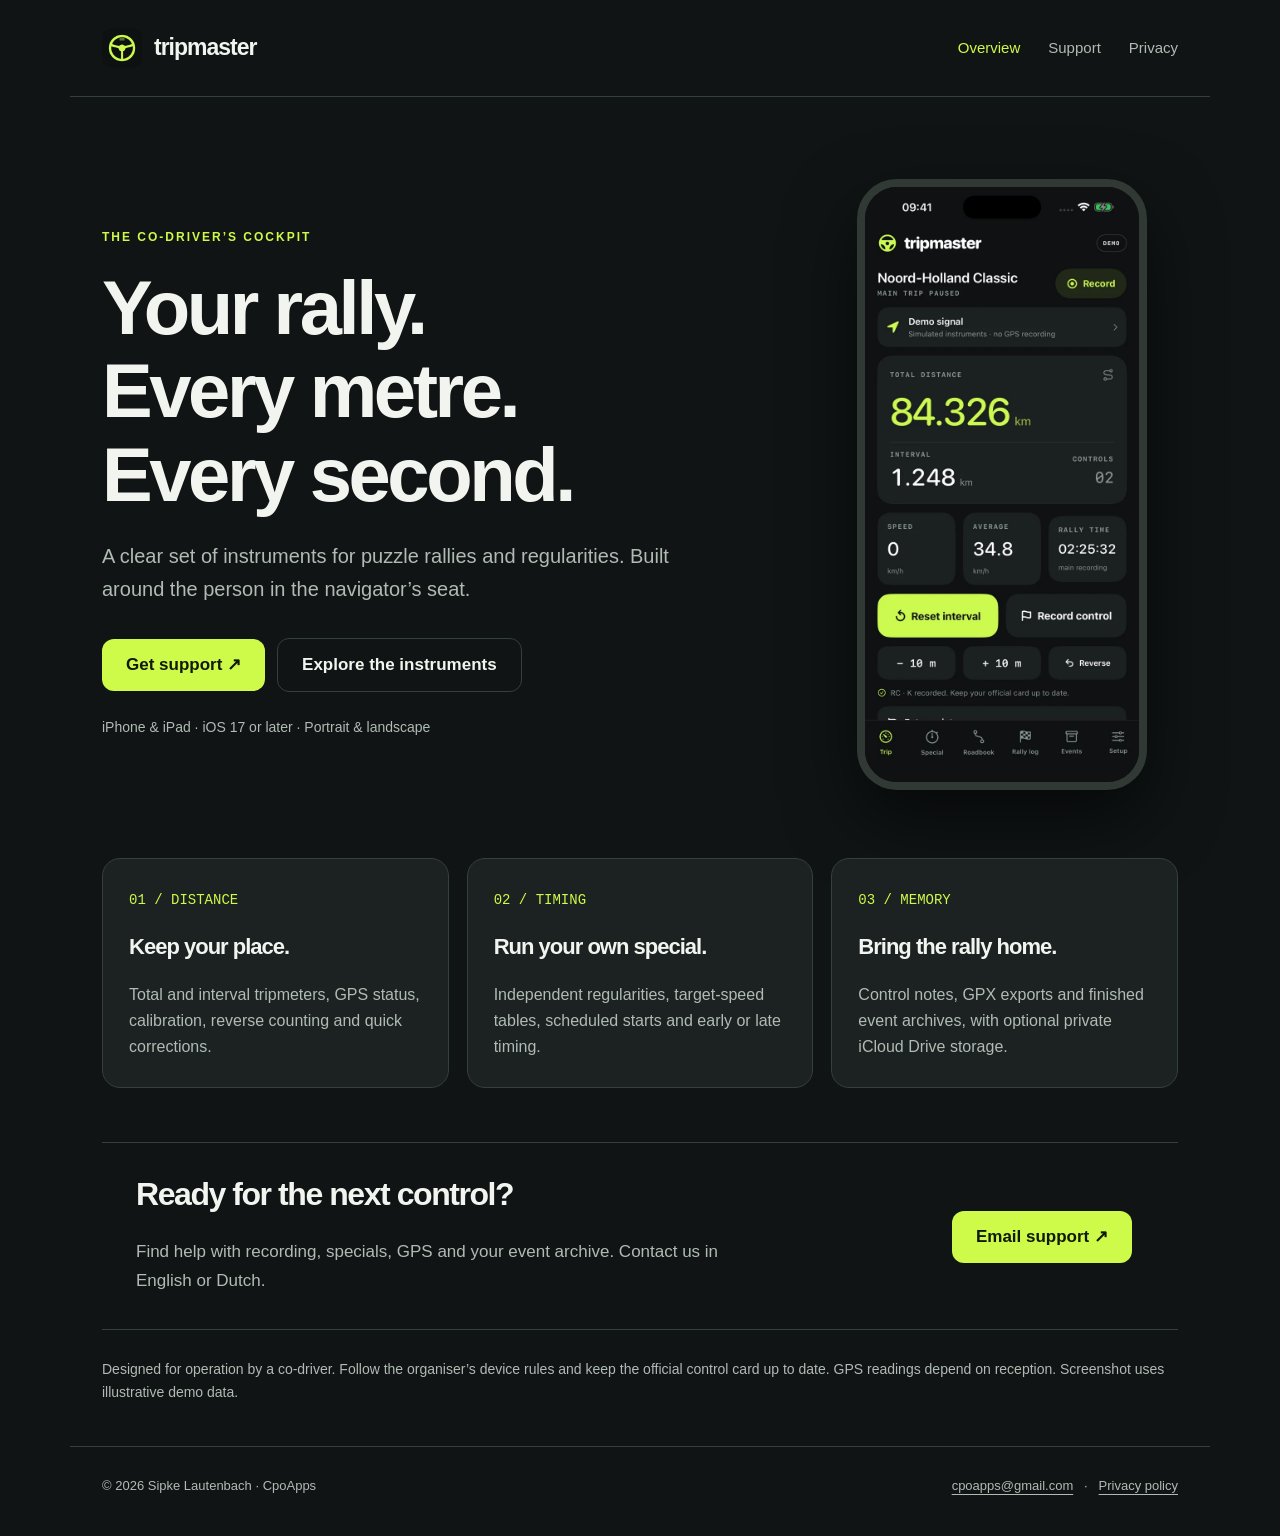
==== index.html @ 1933b423 "Publish TripMaster support and privacy website" ====
<!doctype html><html lang="en"><head><meta charset="utf-8"><meta name="viewport" content="width=device-width,initial-scale=1"><title>Your rally, under control · TripMaster</title><meta name="description" content="GPS tripmeters, independent regularities and an event notebook for your rally navigator. TripMaster support and privacy information."><meta name="theme-color" content="#101414"><link rel="icon" href="assets/icon.png"><link rel="stylesheet" href="assets/style.css"><link rel="canonical" href="https://cpoapps.github.io/tripmaster-site/"></head><body><a class="skip" href="#main">Skip to content</a><header><a class="brand" href="index.html"><img src="assets/icon.png" alt="" width="40" height="40">tripmaster</a><nav aria-label="Main navigation"><a href="index.html" aria-current="page">Overview</a><a href="support.html">Support</a><a href="privacy.html">Privacy</a></nav></header><main id="main"><section class="hero"><div><p class="eyebrow">The co-driver’s cockpit</p><h1>Your rally.<br>Every metre.<br>Every second.</h1><p class="intro">A clear set of instruments for puzzle rallies and regularities. Built around the person in the navigator’s seat.</p><a class="button" href="support.html">Get support ↗</a><a class="button secondary" href="#instruments">Explore the instruments</a><p class="meta">iPhone & iPad · iOS 17 or later · Portrait & landscape</p></div><img src="assets/cockpit.webp" width="660" height="1434" alt="TripMaster’s dark tripmeter dashboard with lime controls and illustrative demo readings"></section><section id="instruments" aria-label="Rally instruments"><div class="grid"><article class="card"><span class="number">01 / DISTANCE</span><h3>Keep your place.</h3><p>Total and interval tripmeters, GPS status, calibration, reverse counting and quick corrections.</p></article><article class="card"><span class="number">02 / TIMING</span><h3>Run your own special.</h3><p>Independent regularities, target-speed tables, scheduled starts and early or late timing.</p></article><article class="card"><span class="number">03 / MEMORY</span><h3>Bring the rally home.</h3><p>Control notes, GPX exports and finished event archives, with optional private iCloud Drive storage.</p></article></div></section><section class="band"><div><h2>Ready for the next control?</h2><p>Find help with recording, specials, GPS and your event archive. Contact us in English or Dutch.</p></div><a class="button" href="mailto:cpoapps@gmail.com?subject=TripMaster%20support">Email support ↗</a></section><p class="meta">Designed for operation by a co-driver. Follow the organiser’s device rules and keep the official control card up to date. GPS readings depend on reception. Screenshot uses illustrative demo data.</p></main><footer><div>© 2026 Sipke Lautenbach · CpoApps</div><div><a href="mailto:cpoapps@gmail.com">cpoapps@gmail.com</a> &nbsp; · &nbsp; <a href="privacy.html">Privacy policy</a></div></footer></body></html>
---- assets/style.css ----
:root{color-scheme:dark;--bg:#101414;--panel:#1c2221;--text:#f2f5ef;--muted:#b0bbb4;--line:#34403a;--lime:#cefa49}*{box-sizing:border-box}html{scroll-behavior:smooth}body{margin:0;background:var(--bg);color:var(--text);font:17px/1.65 -apple-system,BlinkMacSystemFont,"Segoe UI",sans-serif}a{color:var(--lime);text-underline-offset:4px}a:hover{color:white}a:focus-visible,summary:focus-visible{outline:3px solid var(--lime);outline-offset:6px}header,main,footer{max-width:1140px;margin:auto;padding:28px 32px}header{display:flex;align-items:center;justify-content:space-between;border-bottom:1px solid var(--line);gap:24px}.brand{display:flex;align-items:center;gap:12px;color:var(--text);font-size:23px;font-weight:800;text-decoration:none;letter-spacing:-1px}.brand img{width:40px;height:40px;border-radius:10px}nav{display:flex;gap:28px}nav a{color:var(--muted);font-size:15px;text-decoration:none}nav a[aria-current=page]{color:var(--lime)}.eyebrow{font-size:12px;letter-spacing:2px;color:var(--lime);font-weight:750;text-transform:uppercase;margin-bottom:18px}h1,h2,h3{line-height:1.1;letter-spacing:-.045em}h1{font-size:clamp(40px,6vw,76px);margin:0 0 24px;max-width:850px}h2{font-size:32px;margin-top:0}h3{font-size:22px}.intro{font-size:20px;color:var(--muted);max-width:620px}.hero{display:grid;grid-template-columns:1.3fr .7fr;gap:70px;align-items:center;padding:54px 0 68px}.hero img{display:block;height:auto;width:100%;max-width:290px;margin:auto;border:8px solid #303934;border-radius:40px;box-shadow:0 30px 70px #0008}.button{display:inline-flex;align-items:center;justify-content:center;min-height:52px;background:var(--lime);color:#111a09;font-weight:750;padding:12px 24px;border-radius:12px;text-decoration:none;margin:12px 12px 10px 0}.button:hover{background:#e0ff84;color:#111a09}.button.secondary{background:transparent;border:1px solid var(--line);color:var(--text)}.meta{color:var(--muted);font-size:14px}.grid{display:grid;grid-template-columns:repeat(3,1fr);gap:18px}.card{background:var(--panel);padding:26px;border:1px solid var(--line);border-radius:18px}.card p{color:var(--muted);font-size:16px;margin-bottom:0}.number{color:var(--lime);font:14px ui-monospace,monospace}.band{margin:54px 0 28px;padding:34px;border-top:1px solid var(--line);border-bottom:1px solid var(--line);display:flex;justify-content:space-between;gap:32px;align-items:center}.band p{max-width:620px;color:var(--muted);margin-bottom:0}.document{max-width:800px;padding-top:64px;padding-bottom:56px}.document h1{font-size:54px}.document h2{font-size:27px;margin-top:42px}.document p,.document li{color:var(--muted)}.document strong{color:var(--text)}details{border-bottom:1px solid var(--line);padding:20px 0}summary{cursor:pointer;font-weight:700;line-height:1.45;padding-right:20px}details p{margin:14px 0 4px}.contact{background:var(--panel);padding:26px;border-radius:18px;margin:30px 0}.contact h2{margin-top:0}.contact a{overflow-wrap:anywhere}footer{display:flex;justify-content:space-between;gap:20px;font-size:13px;color:var(--muted);border-top:1px solid var(--line);padding-bottom:40px}footer a{color:var(--muted)}.skip{position:absolute;left:12px;top:-80px;background:var(--lime);color:black;padding:12px;z-index:9}.skip:focus{top:12px}@media(max-width:720px){header,main,footer{padding-left:22px;padding-right:22px}header{align-items:flex-start}.brand{font-size:20px}nav{gap:14px;flex-wrap:wrap;justify-content:flex-end}nav a{font-size:14px}.hero{grid-template-columns:1fr;gap:36px;padding:40px 0}.hero img{max-width:250px}.grid{grid-template-columns:1fr}.band,footer{display:block}.band{padding:28px 0}.document{padding-top:40px}.document h1{font-size:42px}footer div+div{margin-top:12px}}@media(prefers-reduced-motion:reduce){html{scroll-behavior:auto}}
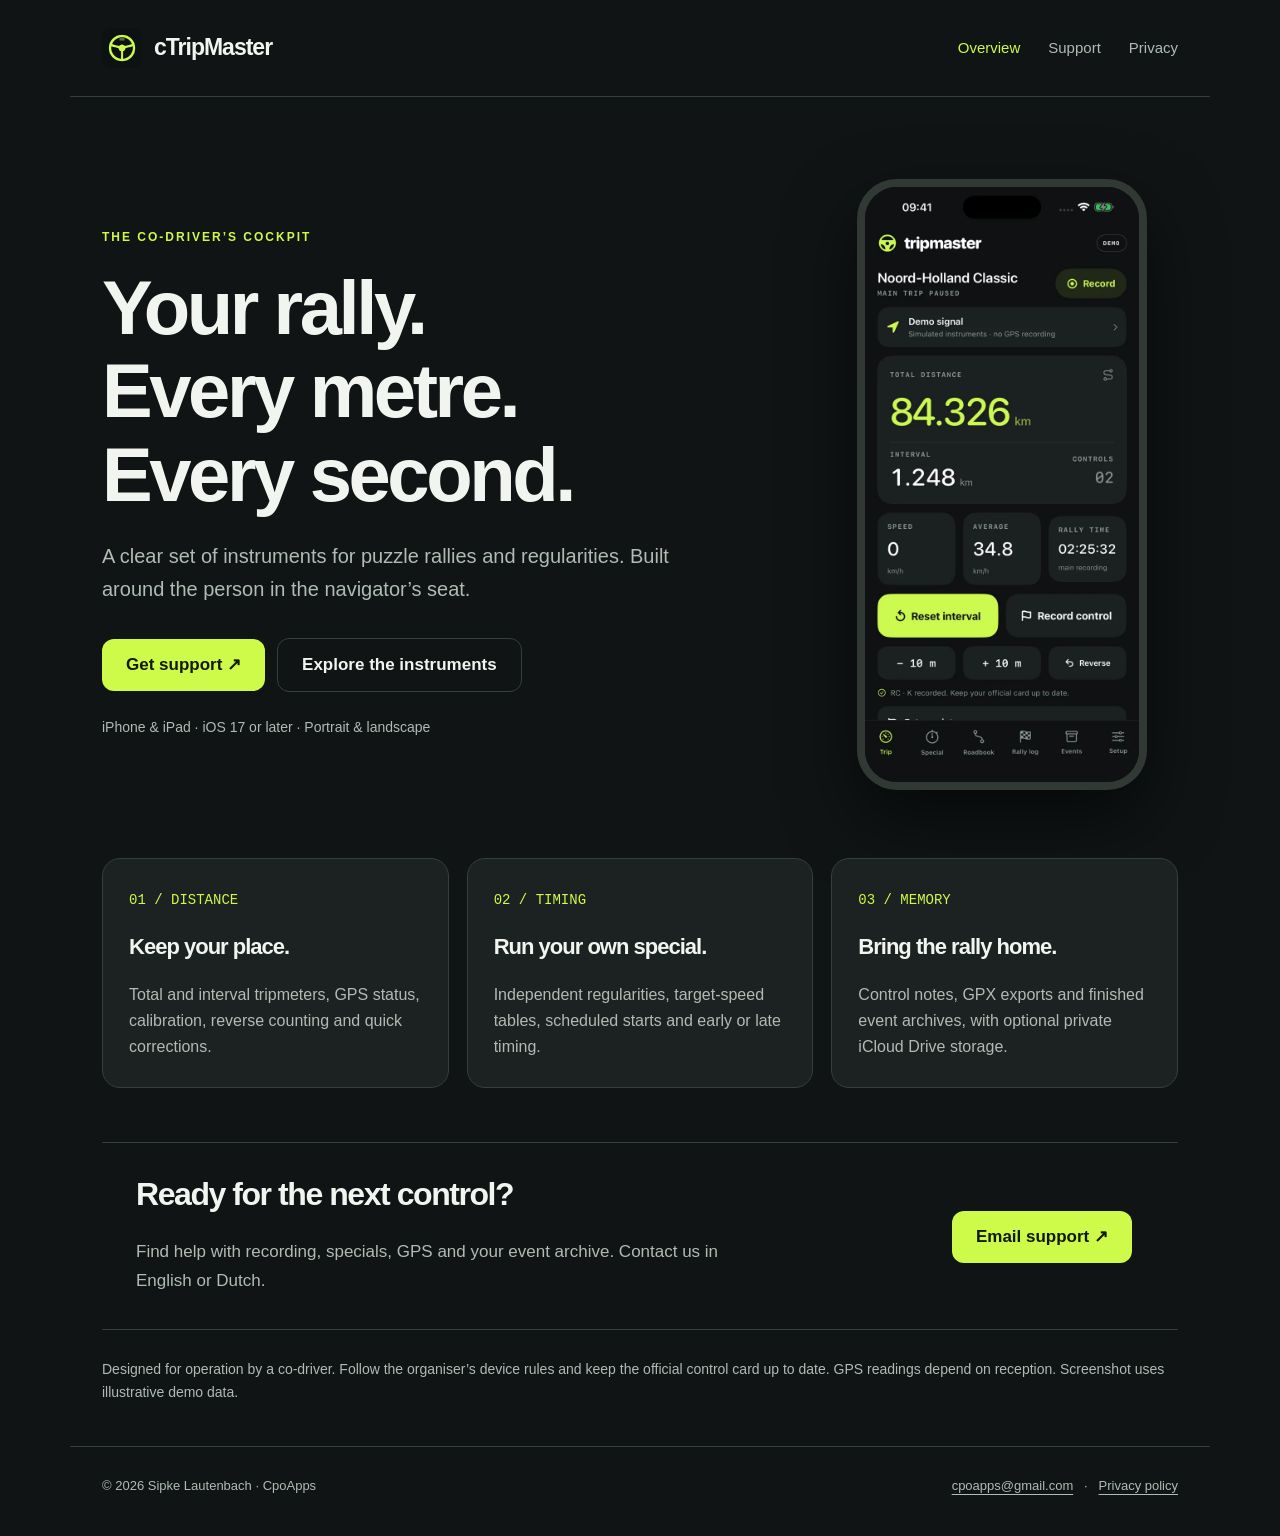
==== commit 072f1acd: "Rename the app and support site to cTripMaster" ====
--- a/index.html
+++ b/index.html
@@ -1 +1 @@
-<!doctype html><html lang="en"><head><meta charset="utf-8"><meta name="viewport" content="width=device-width,initial-scale=1"><title>Your rally, under control · TripMaster</title><meta name="description" content="GPS tripmeters, independent regularities and an event notebook for your rally navigator. TripMaster support and privacy information."><meta name="theme-color" content="#101414"><link rel="icon" href="assets/icon.png"><link rel="stylesheet" href="assets/style.css"><link rel="canonical" href="https://cpoapps.github.io/tripmaster-site/"></head><body><a class="skip" href="#main">Skip to content</a><header><a class="brand" href="index.html"><img src="assets/icon.png" alt="" width="40" height="40">tripmaster</a><nav aria-label="Main navigation"><a href="index.html" aria-current="page">Overview</a><a href="support.html">Support</a><a href="privacy.html">Privacy</a></nav></header><main id="main"><section class="hero"><div><p class="eyebrow">The co-driver’s cockpit</p><h1>Your rally.<br>Every metre.<br>Every second.</h1><p class="intro">A clear set of instruments for puzzle rallies and regularities. Built around the person in the navigator’s seat.</p><a class="button" href="support.html">Get support ↗</a><a class="button secondary" href="#instruments">Explore the instruments</a><p class="meta">iPhone & iPad · iOS 17 or later · Portrait & landscape</p></div><img src="assets/cockpit.webp" width="660" height="1434" alt="TripMaster’s dark tripmeter dashboard with lime controls and illustrative demo readings"></section><section id="instruments" aria-label="Rally instruments"><div class="grid"><article class="card"><span class="number">01 / DISTANCE</span><h3>Keep your place.</h3><p>Total and interval tripmeters, GPS status, calibration, reverse counting and quick corrections.</p></article><article class="card"><span class="number">02 / TIMING</span><h3>Run your own special.</h3><p>Independent regularities, target-speed tables, scheduled starts and early or late timing.</p></article><article class="card"><span class="number">03 / MEMORY</span><h3>Bring the rally home.</h3><p>Control notes, GPX exports and finished event archives, with optional private iCloud Drive storage.</p></article></div></section><section class="band"><div><h2>Ready for the next control?</h2><p>Find help with recording, specials, GPS and your event archive. Contact us in English or Dutch.</p></div><a class="button" href="mailto:cpoapps@gmail.com?subject=TripMaster%20support">Email support ↗</a></section><p class="meta">Designed for operation by a co-driver. Follow the organiser’s device rules and keep the official control card up to date. GPS readings depend on reception. Screenshot uses illustrative demo data.</p></main><footer><div>© 2026 Sipke Lautenbach · CpoApps</div><div><a href="mailto:cpoapps@gmail.com">cpoapps@gmail.com</a> &nbsp; · &nbsp; <a href="privacy.html">Privacy policy</a></div></footer></body></html>+<!doctype html><html lang="en"><head><meta charset="utf-8"><meta name="viewport" content="width=device-width,initial-scale=1"><title>Your rally, under control · cTripMaster</title><meta name="description" content="GPS tripmeters, independent regularities and an event notebook for your rally navigator. cTripMaster support and privacy information."><meta name="theme-color" content="#101414"><link rel="icon" href="assets/icon.png"><link rel="stylesheet" href="assets/style.css"><link rel="canonical" href="https://cpoapps.github.io/tripmaster-site/"></head><body><a class="skip" href="#main">Skip to content</a><header><a class="brand" href="index.html"><img src="assets/icon.png" alt="" width="40" height="40">cTripMaster</a><nav aria-label="Main navigation"><a href="index.html" aria-current="page">Overview</a><a href="support.html">Support</a><a href="privacy.html">Privacy</a></nav></header><main id="main"><section class="hero"><div><p class="eyebrow">The co-driver’s cockpit</p><h1>Your rally.<br>Every metre.<br>Every second.</h1><p class="intro">A clear set of instruments for puzzle rallies and regularities. Built around the person in the navigator’s seat.</p><a class="button" href="support.html">Get support ↗</a><a class="button secondary" href="#instruments">Explore the instruments</a><p class="meta">iPhone & iPad · iOS 17 or later · Portrait & landscape</p></div><img src="assets/cockpit.webp" width="660" height="1434" alt="cTripMaster’s dark tripmeter dashboard with lime controls and illustrative demo readings"></section><section id="instruments" aria-label="Rally instruments"><div class="grid"><article class="card"><span class="number">01 / DISTANCE</span><h3>Keep your place.</h3><p>Total and interval tripmeters, GPS status, calibration, reverse counting and quick corrections.</p></article><article class="card"><span class="number">02 / TIMING</span><h3>Run your own special.</h3><p>Independent regularities, target-speed tables, scheduled starts and early or late timing.</p></article><article class="card"><span class="number">03 / MEMORY</span><h3>Bring the rally home.</h3><p>Control notes, GPX exports and finished event archives, with optional private iCloud Drive storage.</p></article></div></section><section class="band"><div><h2>Ready for the next control?</h2><p>Find help with recording, specials, GPS and your event archive. Contact us in English or Dutch.</p></div><a class="button" href="mailto:cpoapps@gmail.com?subject=cTripMaster%20support">Email support ↗</a></section><p class="meta">Designed for operation by a co-driver. Follow the organiser’s device rules and keep the official control card up to date. GPS readings depend on reception. Screenshot uses illustrative demo data.</p></main><footer><div>© 2026 Sipke Lautenbach · CpoApps</div><div><a href="mailto:cpoapps@gmail.com">cpoapps@gmail.com</a> &nbsp; · &nbsp; <a href="privacy.html">Privacy policy</a></div></footer></body></html>
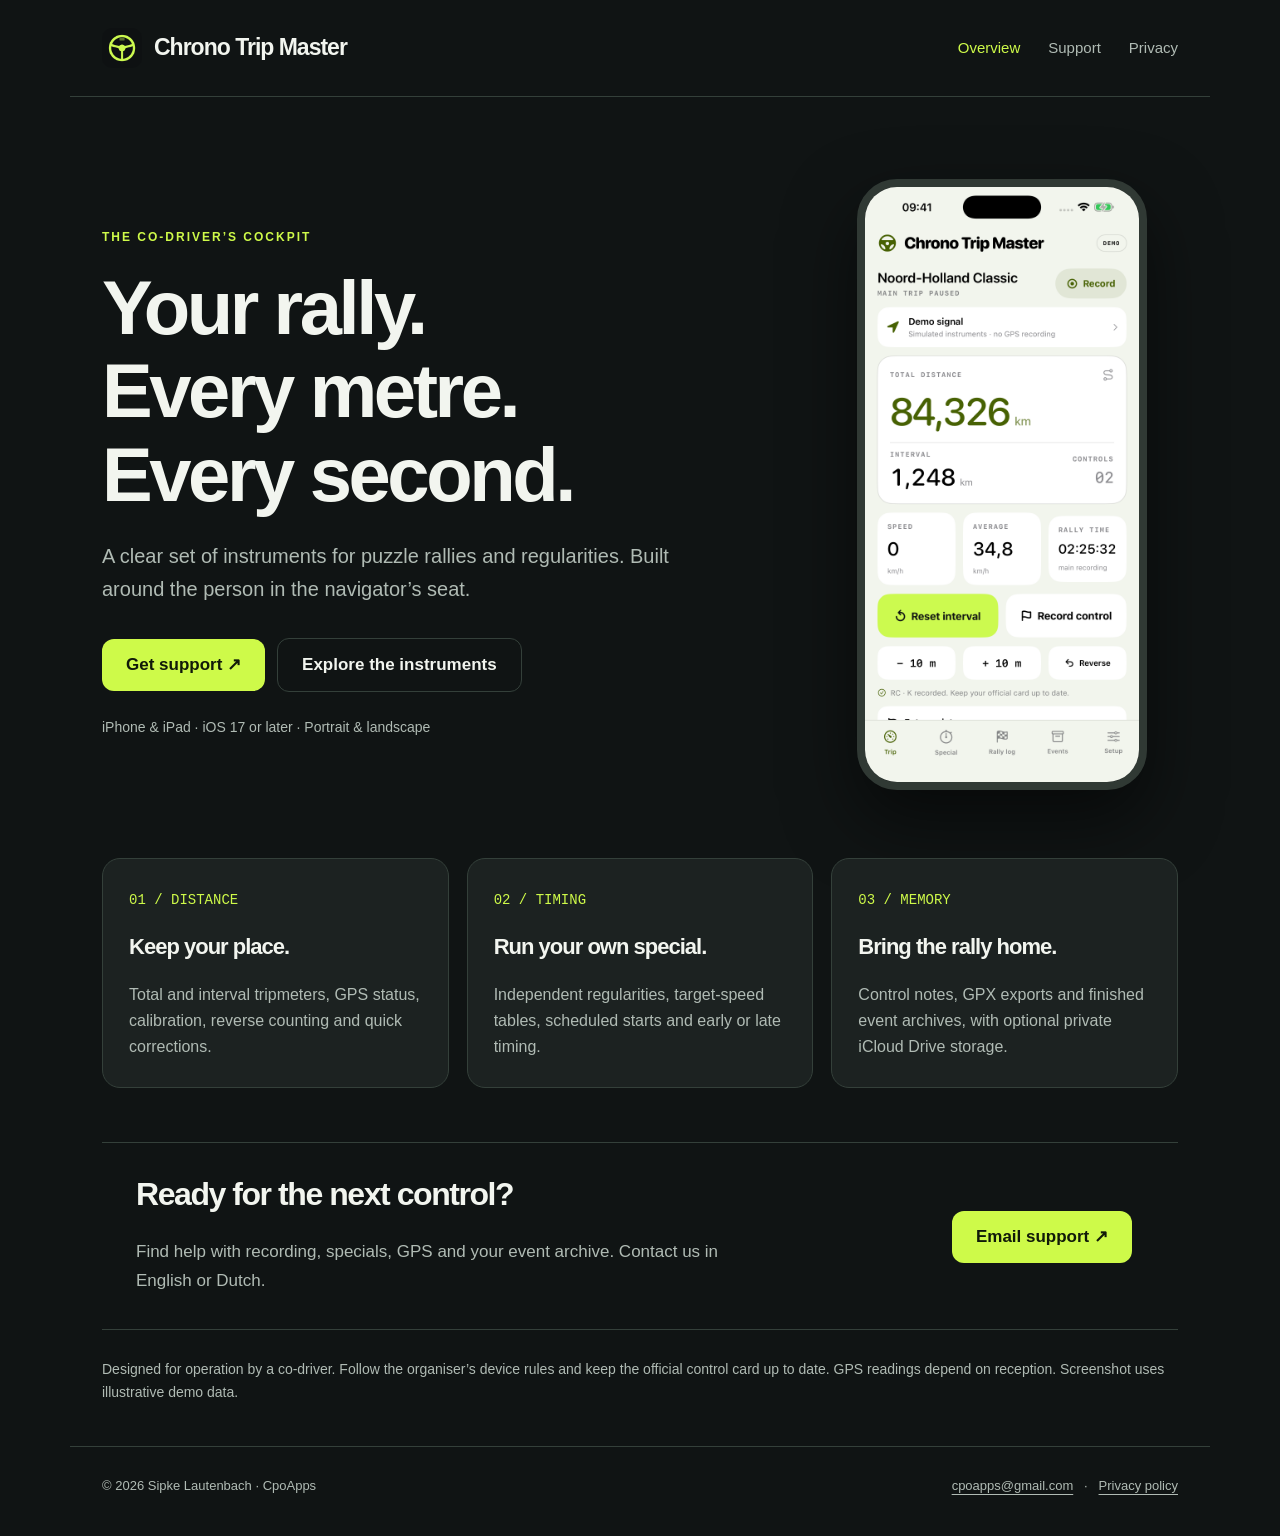
==== commit 91485a10: "Rename support site to Chrono Trip Master and refresh release guidance" ====
--- a/index.html
+++ b/index.html
@@ -1 +1 @@
-<!doctype html><html lang="en"><head><meta charset="utf-8"><meta name="viewport" content="width=device-width,initial-scale=1"><title>Your rally, under control · cTripMaster</title><meta name="description" content="GPS tripmeters, independent regularities and an event notebook for your rally navigator. cTripMaster support and privacy information."><meta name="theme-color" content="#101414"><link rel="icon" href="assets/icon.png"><link rel="stylesheet" href="assets/style.css"><link rel="canonical" href="https://cpoapps.github.io/tripmaster-site/"></head><body><a class="skip" href="#main">Skip to content</a><header><a class="brand" href="index.html"><img src="assets/icon.png" alt="" width="40" height="40">cTripMaster</a><nav aria-label="Main navigation"><a href="index.html" aria-current="page">Overview</a><a href="support.html">Support</a><a href="privacy.html">Privacy</a></nav></header><main id="main"><section class="hero"><div><p class="eyebrow">The co-driver’s cockpit</p><h1>Your rally.<br>Every metre.<br>Every second.</h1><p class="intro">A clear set of instruments for puzzle rallies and regularities. Built around the person in the navigator’s seat.</p><a class="button" href="support.html">Get support ↗</a><a class="button secondary" href="#instruments">Explore the instruments</a><p class="meta">iPhone & iPad · iOS 17 or later · Portrait & landscape</p></div><img src="assets/cockpit.webp" width="660" height="1434" alt="cTripMaster’s dark tripmeter dashboard with lime controls and illustrative demo readings"></section><section id="instruments" aria-label="Rally instruments"><div class="grid"><article class="card"><span class="number">01 / DISTANCE</span><h3>Keep your place.</h3><p>Total and interval tripmeters, GPS status, calibration, reverse counting and quick corrections.</p></article><article class="card"><span class="number">02 / TIMING</span><h3>Run your own special.</h3><p>Independent regularities, target-speed tables, scheduled starts and early or late timing.</p></article><article class="card"><span class="number">03 / MEMORY</span><h3>Bring the rally home.</h3><p>Control notes, GPX exports and finished event archives, with optional private iCloud Drive storage.</p></article></div></section><section class="band"><div><h2>Ready for the next control?</h2><p>Find help with recording, specials, GPS and your event archive. Contact us in English or Dutch.</p></div><a class="button" href="mailto:cpoapps@gmail.com?subject=cTripMaster%20support">Email support ↗</a></section><p class="meta">Designed for operation by a co-driver. Follow the organiser’s device rules and keep the official control card up to date. GPS readings depend on reception. Screenshot uses illustrative demo data.</p></main><footer><div>© 2026 Sipke Lautenbach · CpoApps</div><div><a href="mailto:cpoapps@gmail.com">cpoapps@gmail.com</a> &nbsp; · &nbsp; <a href="privacy.html">Privacy policy</a></div></footer></body></html>+<!doctype html><html lang="en"><head><meta charset="utf-8"><meta name="viewport" content="width=device-width,initial-scale=1"><title>Your rally, under control · Chrono Trip Master (CTM)</title><meta name="description" content="GPS tripmeters, independent regularities and an event notebook for your rally navigator. Chrono Trip Master (CTM) support and privacy information."><meta name="theme-color" content="#101414"><link rel="icon" href="assets/icon.png"><link rel="stylesheet" href="assets/style.css"><link rel="canonical" href="https://cpoapps.github.io/tripmaster-site/"></head><body><a class="skip" href="#main">Skip to content</a><header><a class="brand" href="index.html"><img src="assets/icon.png" alt="" width="40" height="40">Chrono Trip Master</a><nav aria-label="Main navigation"><a href="index.html" aria-current="page">Overview</a><a href="support.html">Support</a><a href="privacy.html">Privacy</a></nav></header><main id="main"><section class="hero"><div><p class="eyebrow">The co-driver’s cockpit</p><h1>Your rally.<br>Every metre.<br>Every second.</h1><p class="intro">A clear set of instruments for puzzle rallies and regularities. Built around the person in the navigator’s seat.</p><a class="button" href="support.html">Get support ↗</a><a class="button secondary" href="#instruments">Explore the instruments</a><p class="meta">iPhone & iPad · iOS 17 or later · Portrait & landscape</p></div><img src="assets/cockpit.png" width="660" height="1434" alt="Chrono Trip Master (CTM)’s light tripmeter dashboard with lime controls and illustrative demo readings"></section><section id="instruments" aria-label="Rally instruments"><div class="grid"><article class="card"><span class="number">01 / DISTANCE</span><h3>Keep your place.</h3><p>Total and interval tripmeters, GPS status, calibration, reverse counting and quick corrections.</p></article><article class="card"><span class="number">02 / TIMING</span><h3>Run your own special.</h3><p>Independent regularities, target-speed tables, scheduled starts and early or late timing.</p></article><article class="card"><span class="number">03 / MEMORY</span><h3>Bring the rally home.</h3><p>Control notes, GPX exports and finished event archives, with optional private iCloud Drive storage.</p></article></div></section><section class="band"><div><h2>Ready for the next control?</h2><p>Find help with recording, specials, GPS and your event archive. Contact us in English or Dutch.</p></div><a class="button" href="mailto:cpoapps@gmail.com?subject=Chrono%20Trip%20Master%20support">Email support ↗</a></section><p class="meta">Designed for operation by a co-driver. Follow the organiser’s device rules and keep the official control card up to date. GPS readings depend on reception. Screenshot uses illustrative demo data.</p></main><footer><div>© 2026 Sipke Lautenbach · CpoApps</div><div><a href="mailto:cpoapps@gmail.com">cpoapps@gmail.com</a> &nbsp; · &nbsp; <a href="privacy.html">Privacy policy</a></div></footer></body></html>
--- a/assets/style.css
+++ b/assets/style.css
@@ -1 +1,2 @@
-:root{color-scheme:dark;--bg:#101414;--panel:#1c2221;--text:#f2f5ef;--muted:#b0bbb4;--line:#34403a;--lime:#cefa49}*{box-sizing:border-box}html{scroll-behavior:smooth}body{margin:0;background:var(--bg);color:var(--text);font:17px/1.65 -apple-system,BlinkMacSystemFont,"Segoe UI",sans-serif}a{color:var(--lime);text-underline-offset:4px}a:hover{color:white}a:focus-visible,summary:focus-visible{outline:3px solid var(--lime);outline-offset:6px}header,main,footer{max-width:1140px;margin:auto;padding:28px 32px}header{display:flex;align-items:center;justify-content:space-between;border-bottom:1px solid var(--line);gap:24px}.brand{display:flex;align-items:center;gap:12px;color:var(--text);font-size:23px;font-weight:800;text-decoration:none;letter-spacing:-1px}.brand img{width:40px;height:40px;border-radius:10px}nav{display:flex;gap:28px}nav a{color:var(--muted);font-size:15px;text-decoration:none}nav a[aria-current=page]{color:var(--lime)}.eyebrow{font-size:12px;letter-spacing:2px;color:var(--lime);font-weight:750;text-transform:uppercase;margin-bottom:18px}h1,h2,h3{line-height:1.1;letter-spacing:-.045em}h1{font-size:clamp(40px,6vw,76px);margin:0 0 24px;max-width:850px}h2{font-size:32px;margin-top:0}h3{font-size:22px}.intro{font-size:20px;color:var(--muted);max-width:620px}.hero{display:grid;grid-template-columns:1.3fr .7fr;gap:70px;align-items:center;padding:54px 0 68px}.hero img{display:block;height:auto;width:100%;max-width:290px;margin:auto;border:8px solid #303934;border-radius:40px;box-shadow:0 30px 70px #0008}.button{display:inline-flex;align-items:center;justify-content:center;min-height:52px;background:var(--lime);color:#111a09;font-weight:750;padding:12px 24px;border-radius:12px;text-decoration:none;margin:12px 12px 10px 0}.button:hover{background:#e0ff84;color:#111a09}.button.secondary{background:transparent;border:1px solid var(--line);color:var(--text)}.meta{color:var(--muted);font-size:14px}.grid{display:grid;grid-template-columns:repeat(3,1fr);gap:18px}.card{background:var(--panel);padding:26px;border:1px solid var(--line);border-radius:18px}.card p{color:var(--muted);font-size:16px;margin-bottom:0}.number{color:var(--lime);font:14px ui-monospace,monospace}.band{margin:54px 0 28px;padding:34px;border-top:1px solid var(--line);border-bottom:1px solid var(--line);display:flex;justify-content:space-between;gap:32px;align-items:center}.band p{max-width:620px;color:var(--muted);margin-bottom:0}.document{max-width:800px;padding-top:64px;padding-bottom:56px}.document h1{font-size:54px}.document h2{font-size:27px;margin-top:42px}.document p,.document li{color:var(--muted)}.document strong{color:var(--text)}details{border-bottom:1px solid var(--line);padding:20px 0}summary{cursor:pointer;font-weight:700;line-height:1.45;padding-right:20px}details p{margin:14px 0 4px}.contact{background:var(--panel);padding:26px;border-radius:18px;margin:30px 0}.contact h2{margin-top:0}.contact a{overflow-wrap:anywhere}footer{display:flex;justify-content:space-between;gap:20px;font-size:13px;color:var(--muted);border-top:1px solid var(--line);padding-bottom:40px}footer a{color:var(--muted)}.skip{position:absolute;left:12px;top:-80px;background:var(--lime);color:black;padding:12px;z-index:9}.skip:focus{top:12px}@media(max-width:720px){header,main,footer{padding-left:22px;padding-right:22px}header{align-items:flex-start}.brand{font-size:20px}nav{gap:14px;flex-wrap:wrap;justify-content:flex-end}nav a{font-size:14px}.hero{grid-template-columns:1fr;gap:36px;padding:40px 0}.hero img{max-width:250px}.grid{grid-template-columns:1fr}.band,footer{display:block}.band{padding:28px 0}.document{padding-top:40px}.document h1{font-size:42px}footer div+div{margin-top:12px}}@media(prefers-reduced-motion:reduce){html{scroll-behavior:auto}}+:root{color-scheme:dark;--bg:#101414;--panel:#1c2221;--text:#f2f5ef;--muted:#b0bbb4;--line:#34403a;--lime:#cefa49}*{box-sizing:border-box}html{scroll-behavior:smooth}body{margin:0;background:var(--bg);color:var(--text);font:17px/1.65 -apple-system,BlinkMacSystemFont,"Segoe UI",sans-serif}a{color:var(--lime);text-underline-offset:4px}a:hover{color:white}a:focus-visible,summary:focus-visible{outline:3px solid var(--lime);outline-offset:6px}header,main,footer{max-width:1140px;margin:auto;padding:28px 32px}header{display:flex;align-items:center;justify-content:space-between;border-bottom:1px solid var(--line);gap:24px}.brand{display:flex;align-items:center;gap:12px;color:var(--text);font-size:23px;font-weight:800;text-decoration:none;letter-spacing:-1px}.brand img{width:40px;height:40px;border-radius:10px}nav{display:flex;gap:28px}nav a{color:var(--muted);font-size:15px;text-decoration:none}nav a[aria-current=page]{color:var(--lime)}.eyebrow{font-size:12px;letter-spacing:2px;color:var(--lime);font-weight:750;text-transform:uppercase;margin-bottom:18px}h1,h2,h3{line-height:1.1;letter-spacing:-.045em}h1{font-size:clamp(40px,6vw,76px);margin:0 0 24px;max-width:850px}h2{font-size:32px;margin-top:0}h3{font-size:22px}.intro{font-size:20px;color:var(--muted);max-width:620px}.hero{display:grid;grid-template-columns:1.3fr .7fr;gap:70px;align-items:center;padding:54px 0 68px}.hero img{display:block;height:auto;width:100%;max-width:290px;margin:auto;border:8px solid #303934;border-radius:40px;box-shadow:0 30px 70px #0008}.button{display:inline-flex;align-items:center;justify-content:center;min-height:52px;background:var(--lime);color:#111a09;font-weight:750;padding:12px 24px;border-radius:12px;text-decoration:none;margin:12px 12px 10px 0}.button:hover{background:#e0ff84;color:#111a09}.button.secondary{background:transparent;border:1px solid var(--line);color:var(--text)}.meta{color:var(--muted);font-size:14px}.grid{display:grid;grid-template-columns:repeat(3,1fr);gap:18px}.card{background:var(--panel);padding:26px;border:1px solid var(--line);border-radius:18px}.card p{color:var(--muted);font-size:16px;margin-bottom:0}.number{color:var(--lime);font:14px ui-monospace,monospace}.band{margin:54px 0 28px;padding:34px;border-top:1px solid var(--line);border-bottom:1px solid var(--line);display:flex;justify-content:space-between;gap:32px;align-items:center}.band p{max-width:620px;color:var(--muted);margin-bottom:0}.document{max-width:800px;padding-top:64px;padding-bottom:56px}.document h1{font-size:54px}.document h2{font-size:27px;margin-top:42px}.document p,.document li{color:var(--muted)}.document strong{color:var(--text)}details{border-bottom:1px solid var(--line);padding:20px 0}summary{cursor:pointer;font-weight:700;line-height:1.45;padding-right:20px}details p{margin:14px 0 4px}.contact{background:var(--panel);padding:26px;border-radius:18px;margin:30px 0}.contact h2{margin-top:0}.contact a{overflow-wrap:anywhere}footer{display:flex;justify-content:space-between;gap:20px;font-size:13px;color:var(--muted);border-top:1px solid var(--line);padding-bottom:40px}footer a{color:var(--muted)}.skip{position:absolute;left:12px;top:-80px;background:var(--lime);color:black;padding:12px;z-index:9}.skip:focus{top:12px}@media(max-width:720px){header,main,footer{padding-left:22px;padding-right:22px}header{align-items:flex-start}.brand{font-size:20px}nav{gap:14px;flex-wrap:wrap;justify-content:flex-end}nav a{font-size:14px}.hero{grid-template-columns:1fr;gap:36px;padding:40px 0}.hero img{max-width:250px}.grid{grid-template-columns:1fr}.band,footer{display:block}.band{padding:28px 0}.document{padding-top:40px}.document h1{font-size:42px}footer div+div{margin-top:12px}}@media(prefers-reduced-motion:reduce){html{scroll-behavior:auto}}
+@media(max-width:480px){header{flex-wrap:wrap}.brand{font-size:20px}nav{width:100%;justify-content:flex-start}}
